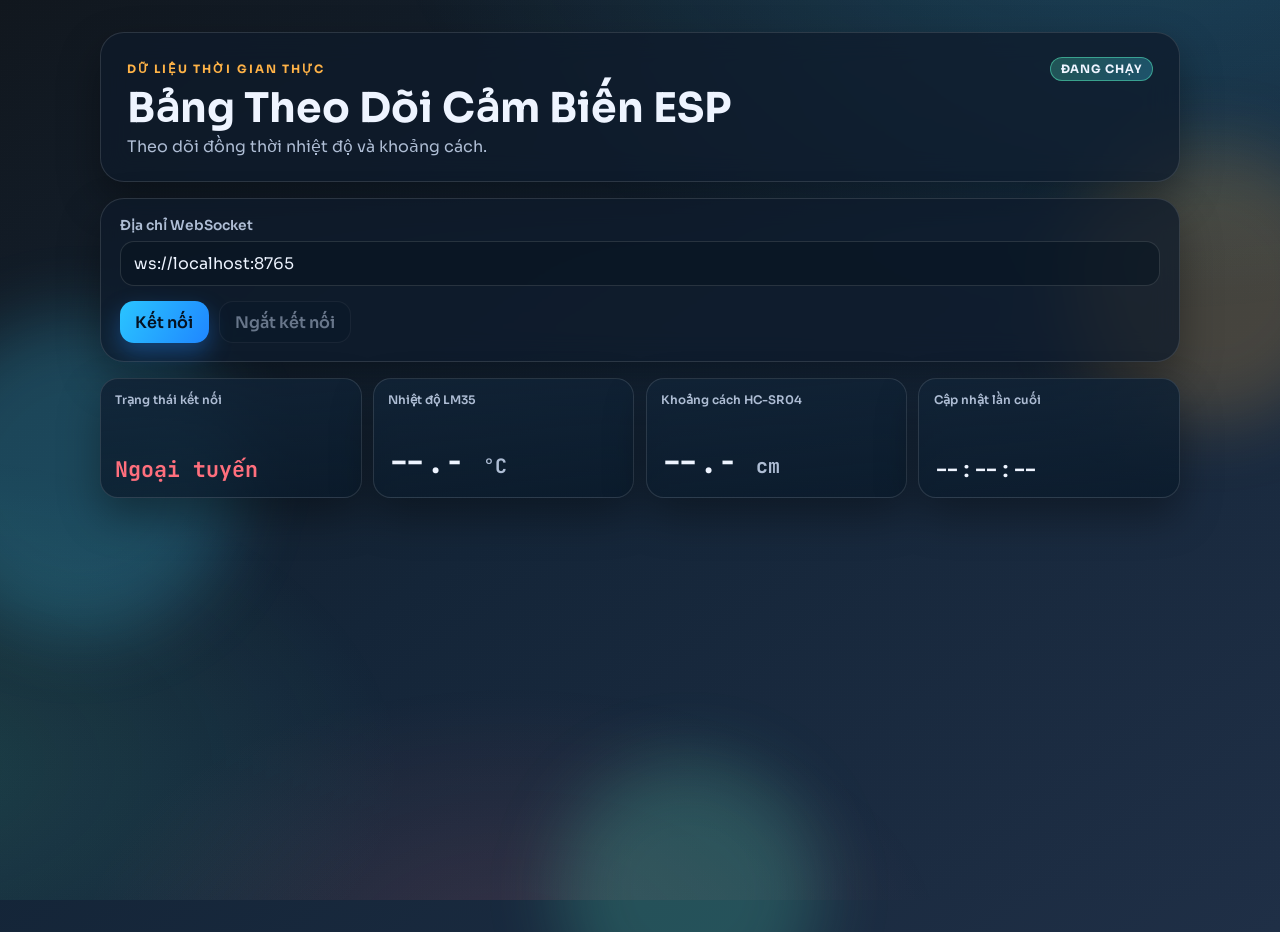
==== ESP/websocket/web_client.html @ 0423bdde "Enhance WebSocket client and server functionality with sensor data handling and UI improvements" ====
<!doctype html>
<html lang="vi">
<head>
  <meta charset="UTF-8" />
  <meta name="viewport" content="width=device-width, initial-scale=1.0" />
  <title>Bảng Theo Dõi Cảm Biến ESP</title>
  <link rel="preconnect" href="https://fonts.googleapis.com" />
  <link rel="preconnect" href="https://fonts.gstatic.com" crossorigin />
  <link href="https://fonts.googleapis.com/css2?family=Sora:wght@400;600;700;800&family=JetBrains+Mono:wght@500;700&display=swap" rel="stylesheet" />
  <link rel="stylesheet" href="./web_client.css?v=20260420-5" />
</head>
<body>
  <div class="bg-gradient"></div>
  <div class="noise"></div>
  <div class="bg-orb orb-a"></div>
  <div class="bg-orb orb-b"></div>
  <div class="bg-orb orb-c"></div>

  <main class="dashboard">
    <header class="hero card reveal">
      <div class="hero-top">
        <p class="eyebrow">DỮ LIỆU THỜI GIAN THỰC</p>
        <p class="live-chip">ĐANG CHẠY</p>
      </div>
      <h1>Bảng Theo Dõi Cảm Biến ESP</h1>
      <p class="subtitle">Theo dõi đồng thời nhiệt độ và khoảng cách.</p>
    </header>

    <section class="controls card reveal">
      <div class="field-group">
        <label for="wsUrl">Địa chỉ WebSocket</label>
        <input id="wsUrl" type="text" value="ws://localhost:8765" placeholder="ws://localhost:8765" />
      </div>

      <div class="button-row">
        <button id="connectBtn" class="btn btn-primary" type="button">Kết nối</button>
        <button id="disconnectBtn" class="btn btn-ghost" type="button" disabled>Ngắt kết nối</button>
      </div>
    </section>

    <section class="status-grid reveal">
      <article class="status-tile card tile-status">
        <p class="tile-label">Trạng thái kết nối</p>
        <p id="connectionStatus" class="tile-value status-offline">Ngoại tuyến</p>
      </article>

      <article class="status-tile card tile-temp">
        <p id="temperatureLabel" class="tile-label">Nhiệt độ LM35</p>
        <p id="temperatureValue" class="tile-value major">--.- <span class="unit">°C</span></p>
      </article>

      <article class="status-tile card tile-distance">
        <p id="distanceLabel" class="tile-label">Khoảng cách HC-SR04</p>
        <p id="distanceValue" class="tile-value major">--.- <span class="unit">cm</span></p>
      </article>

      <article class="status-tile card tile-updated">
        <p class="tile-label">Cập nhật lần cuối</p>
        <p id="updatedAt" class="tile-value">--:--:--</p>
      </article>
    </section>
  </main>

  <script src="./web_client.js?v=20260420-5"></script>
</body>
</html>
---- ESP/websocket/web_client.css ----
:root {
  --bg-ink: #11171e;
  --bg-navy: #142538;
  --bg-steel: #1f2f46;
  --ink: #eef4ff;
  --muted: #aebdd4;
  --cyan: #42d6ff;
  --mint: #56f0c0;
  --amber: #ffb347;
  --rose: #ff6f7d;
  --card: rgba(14, 26, 42, 0.74);
  --line: rgba(255, 255, 255, 0.12);
  --shadow: 0 18px 40px rgba(0, 0, 0, 0.35);
}

* {
  box-sizing: border-box;
}

body {
  margin: 0;
  min-height: 100vh;
  font-family: "Sora", sans-serif;
  color: var(--ink);
  background: linear-gradient(145deg, var(--bg-ink) 0%, var(--bg-navy) 48%, var(--bg-steel) 100%);
  position: relative;
  overflow-x: hidden;
}

.bg-gradient {
  position: fixed;
  inset: 0;
  background:
    radial-gradient(1200px 680px at 88% -12%, rgba(66, 214, 255, 0.18) 0%, transparent 62%),
    radial-gradient(840px 520px at -8% 85%, rgba(86, 240, 192, 0.14) 0%, transparent 60%),
    radial-gradient(600px 360px at 40% 105%, rgba(255, 111, 125, 0.12) 0%, transparent 72%);
  z-index: 0;
}

.noise {
  position: fixed;
  inset: 0;
  background-image: radial-gradient(rgba(255, 255, 255, 0.06) 1px, transparent 1px);
  background-size: 3px 3px;
  opacity: 0.14;
  z-index: 0;
  pointer-events: none;
}

.bg-orb {
  position: fixed;
  border-radius: 999px;
  filter: blur(34px);
  z-index: 0;
  pointer-events: none;
}

.orb-a {
  width: 320px;
  height: 320px;
  background: rgba(66, 214, 255, 0.22);
  left: -80px;
  top: 35vh;
  animation: floatA 7s ease-in-out infinite;
}

.orb-b {
  width: 280px;
  height: 280px;
  background: rgba(255, 179, 71, 0.2);
  right: -70px;
  top: 16vh;
  animation: floatB 8s ease-in-out infinite;
}

.orb-c {
  width: 260px;
  height: 260px;
  background: rgba(86, 240, 192, 0.2);
  right: 36%;
  bottom: -120px;
  animation: floatA 9s ease-in-out infinite;
}

.dashboard {
  width: min(1080px, calc(100% - 2rem));
  margin: 2rem auto 3rem;
  position: relative;
  z-index: 1;
  display: grid;
  gap: 1rem;
}

.card {
  background: var(--card);
  border: 1px solid var(--line);
  border-radius: 24px;
  box-shadow: var(--shadow);
  backdrop-filter: blur(14px);
}

.hero {
  padding: 1.5rem 1.6rem;
}

.hero-top {
  display: flex;
  align-items: center;
  justify-content: space-between;
  gap: 0.8rem;
}

.live-chip {
  margin: 0;
  padding: 0.24rem 0.6rem;
  border-radius: 999px;
  background: linear-gradient(120deg, rgba(86, 240, 192, 0.25), rgba(66, 214, 255, 0.28));
  border: 1px solid rgba(86, 240, 192, 0.5);
  font-size: 0.72rem;
  font-weight: 700;
  letter-spacing: 0.08em;
}

.eyebrow {
  margin: 0;
  letter-spacing: 0.18em;
  font-size: 0.72rem;
  font-weight: 700;
  color: var(--amber);
}

.hero h1 {
  margin: 0.35rem 0;
  font-size: clamp(1.7rem, 3.2vw, 2.8rem);
  line-height: 1.08;
}

.subtitle {
  margin: 0;
  color: var(--muted);
}

.controls {
  padding: 1.1rem 1.2rem;
}

.field-group {
  display: grid;
  gap: 0.45rem;
}

label {
  font-size: 0.86rem;
  color: var(--muted);
  font-weight: 600;
}

input {
  width: 100%;
  border: 1px solid var(--line);
  border-radius: 14px;
  padding: 0.7rem 0.8rem;
  font: inherit;
  color: var(--ink);
  background: rgba(8, 20, 32, 0.55);
}

input:focus {
  outline: 2px solid rgba(66, 214, 255, 0.25);
  border-color: var(--cyan);
}

.button-row {
  margin-top: 0.9rem;
  display: flex;
  flex-wrap: wrap;
  gap: 0.65rem;
}

.btn {
  border: none;
  border-radius: 14px;
  padding: 0.62rem 0.95rem;
  font: inherit;
  font-weight: 600;
  cursor: pointer;
  transition: transform 0.18s ease, box-shadow 0.18s ease, background 0.18s ease;
}

.btn:disabled {
  opacity: 0.45;
  cursor: not-allowed;
}

.btn:not(:disabled):hover {
  transform: translateY(-2px);
}

.btn-primary {
  background: linear-gradient(120deg, #2ac5ff 0%, #1f86ff 100%);
  color: #051221;
  box-shadow: 0 10px 22px rgba(31, 134, 255, 0.35);
}

.btn-ghost {
  background: rgba(7, 24, 40, 0.66);
  color: #d6e6ff;
  border: 1px solid var(--line);
}

.status-grid {
  display: grid;
  grid-template-columns: repeat(4, minmax(0, 1fr));
  gap: 0.7rem;
}

.status-tile {
  background: linear-gradient(175deg, rgba(17, 35, 54, 0.9), rgba(9, 25, 41, 0.76));
  border-radius: 18px;
  border: 1px solid var(--line);
  padding: 0.9rem;
  min-height: 120px;
  display: flex;
  flex-direction: column;
  justify-content: space-between;
}

.tile-label {
  margin: 0;
  color: var(--muted);
  font-size: 0.74rem;
  font-weight: 600;
}

.tile-value {
  margin: 0.18rem 0 0;
  font-size: 1.35rem;
  font-weight: 700;
  font-family: "JetBrains Mono", monospace;
}

.tile-value.major {
  font-size: clamp(1.45rem, 2.5vw, 2.1rem);
}

.unit {
  font-size: 0.62em;
  color: var(--muted);
}

.status-online {
  color: var(--mint);
  text-shadow: 0 0 14px rgba(86, 240, 192, 0.4);
}

.status-offline {
  color: var(--rose);
}

.reveal {
  opacity: 0;
  transform: translateY(14px);
  animation: reveal 0.55s ease forwards;
}

.reveal:nth-of-type(2) {
  animation-delay: 0.08s;
}

body.is-online .tile-status {
  border-color: rgba(86, 240, 192, 0.45);
  box-shadow: inset 0 0 0 1px rgba(86, 240, 192, 0.2), 0 0 24px rgba(86, 240, 192, 0.12);
}

@keyframes reveal {
  to {
    opacity: 1;
    transform: translateY(0);
  }
}

@keyframes floatA {
  0%, 100% {
    transform: translateY(0);
  }
  50% {
    transform: translateY(-14px);
  }
}

@keyframes floatB {
  0%, 100% {
    transform: translateY(0);
  }
  50% {
    transform: translateY(12px);
  }
}

@media (max-width: 760px) {
  .dashboard {
    width: calc(100% - 1rem);
    margin-top: 1rem;
  }

  .status-grid {
    grid-template-columns: repeat(2, minmax(0, 1fr));
  }

  .btn {
    width: 100%;
  }
}

@media (max-width: 460px) {
  .status-grid {
    grid-template-columns: 1fr;
  }
}
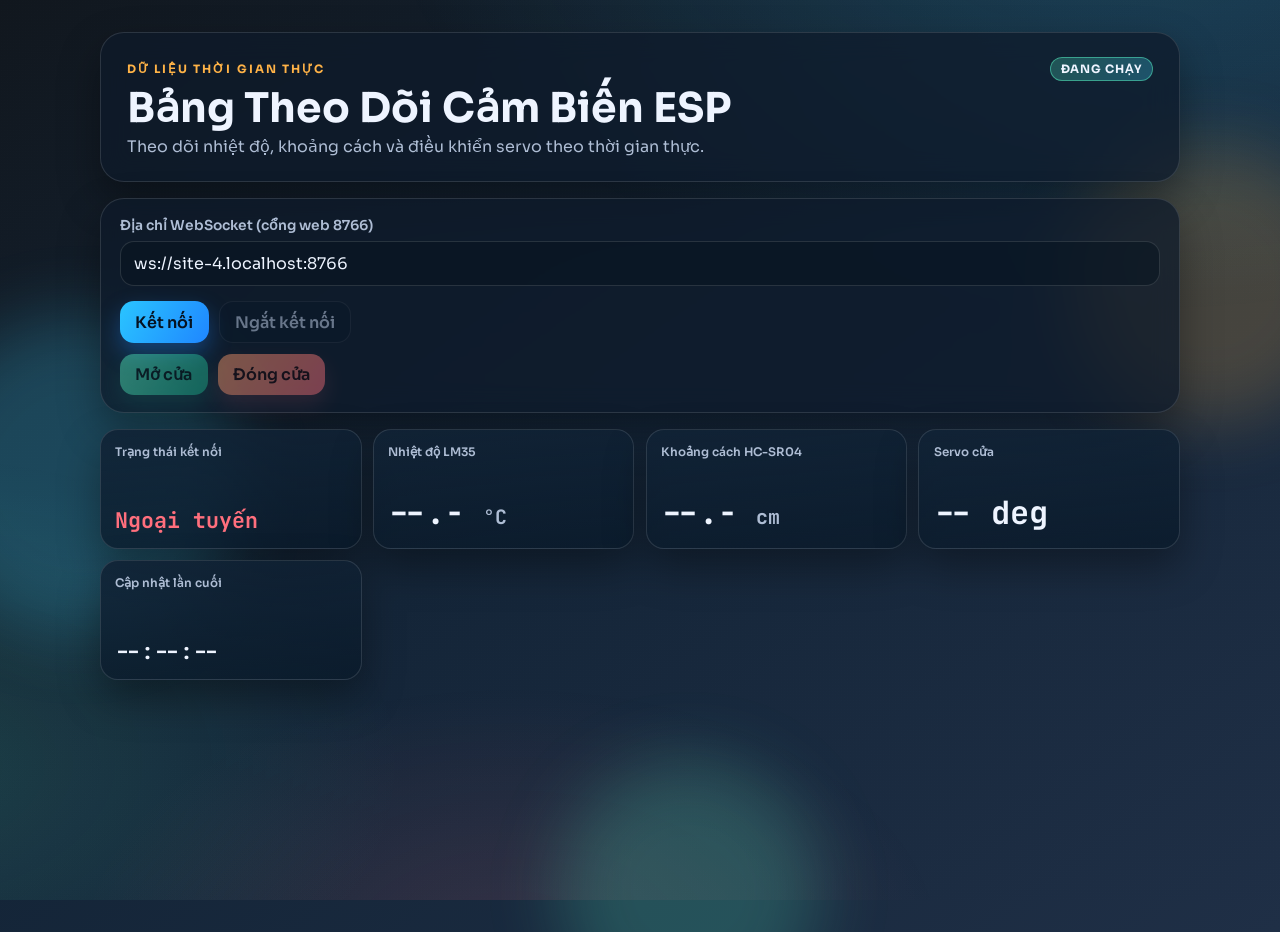
==== commit f3efdcba: "Refactor WebSocket server and client for enhanced servo control and UI updates; update README with p" ====
--- a/ESP/websocket/web_client.html
+++ b/ESP/websocket/web_client.html
@@ -23,18 +23,23 @@
         <p class="live-chip">ĐANG CHẠY</p>
       </div>
       <h1>Bảng Theo Dõi Cảm Biến ESP</h1>
-      <p class="subtitle">Theo dõi đồng thời nhiệt độ và khoảng cách.</p>
+      <p class="subtitle">Theo dõi nhiệt độ, khoảng cách và điều khiển servo theo thời gian thực.</p>
     </header>
 
     <section class="controls card reveal">
       <div class="field-group">
-        <label for="wsUrl">Địa chỉ WebSocket</label>
-        <input id="wsUrl" type="text" value="ws://localhost:8765" placeholder="ws://localhost:8765" />
+        <label for="wsUrl">Địa chỉ WebSocket (cổng web 8766)</label>
+        <input id="wsUrl" type="text" value="" placeholder="ws://<IP_MAY_PC>:8766" />
       </div>
 
       <div class="button-row">
         <button id="connectBtn" class="btn btn-primary" type="button">Kết nối</button>
         <button id="disconnectBtn" class="btn btn-ghost" type="button" disabled>Ngắt kết nối</button>
+      </div>
+
+      <div class="command-row">
+        <button id="openDoorBtn" class="btn btn-open" type="button" disabled>Mở cửa</button>
+        <button id="closeDoorBtn" class="btn btn-close" type="button" disabled>Đóng cửa</button>
       </div>
     </section>
 
@@ -54,6 +59,11 @@
         <p id="distanceValue" class="tile-value major">--.- <span class="unit">cm</span></p>
       </article>
 
+      <article class="status-tile card tile-servo">
+        <p id="servoLabel" class="tile-label">Servo cửa</p>
+        <p id="servoValue" class="tile-value major">-- <span class="unit">deg</span></p>
+      </article>
+
       <article class="status-tile card tile-updated">
         <p class="tile-label">Cập nhật lần cuối</p>
         <p id="updatedAt" class="tile-value">--:--:--</p>
--- a/ESP/websocket/web_client.css
+++ b/ESP/websocket/web_client.css
@@ -177,6 +177,13 @@
   gap: 0.65rem;
 }
 
+.command-row {
+  margin-top: 0.65rem;
+  display: flex;
+  flex-wrap: wrap;
+  gap: 0.65rem;
+}
+
 .btn {
   border: none;
   border-radius: 14px;
@@ -206,6 +213,18 @@
   background: rgba(7, 24, 40, 0.66);
   color: #d6e6ff;
   border: 1px solid var(--line);
+}
+
+.btn-open {
+  background: linear-gradient(120deg, #56f0c0 0%, #18b48d 100%);
+  color: #041512;
+  box-shadow: 0 10px 22px rgba(24, 180, 141, 0.28);
+}
+
+.btn-close {
+  background: linear-gradient(120deg, #ff9f6b 0%, #ff6f7d 100%);
+  color: #200708;
+  box-shadow: 0 10px 22px rgba(255, 111, 125, 0.25);
 }
 
 .status-grid {
@@ -310,6 +329,10 @@
   .btn {
     width: 100%;
   }
+
+  .command-row {
+    width: 100%;
+  }
 }
 
 @media (max-width: 460px) {
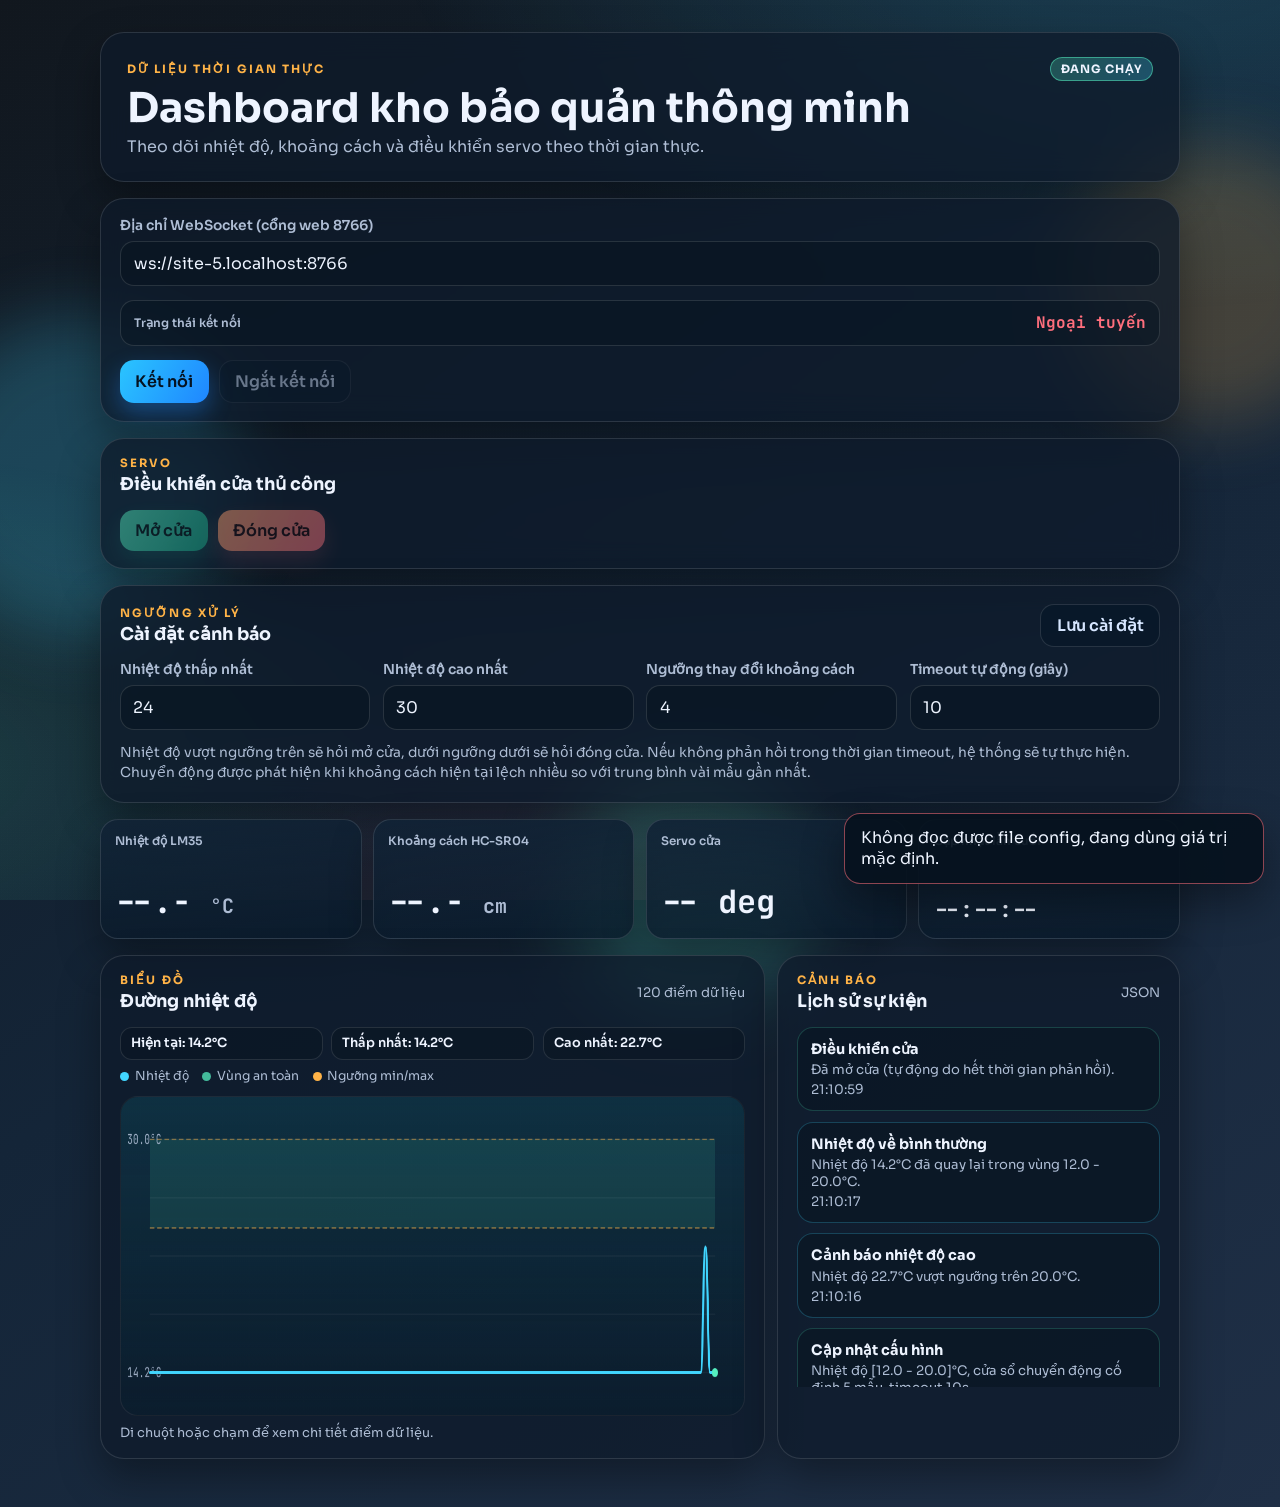
==== commit 972544fb: "Refactor code structure for improved readability and maintainability" ====
--- a/ESP/websocket/web_client.html
+++ b/ESP/websocket/web_client.html
@@ -3,7 +3,7 @@
 <head>
   <meta charset="UTF-8" />
   <meta name="viewport" content="width=device-width, initial-scale=1.0" />
-  <title>Bảng Theo Dõi Cảm Biến ESP</title>
+  <title>Dashboard kho bảo quản thông minh</title>
   <link rel="preconnect" href="https://fonts.googleapis.com" />
   <link rel="preconnect" href="https://fonts.gstatic.com" crossorigin />
   <link href="https://fonts.googleapis.com/css2?family=Sora:wght@400;600;700;800&family=JetBrains+Mono:wght@500;700&display=swap" rel="stylesheet" />
@@ -22,7 +22,7 @@
         <p class="eyebrow">DỮ LIỆU THỜI GIAN THỰC</p>
         <p class="live-chip">ĐANG CHẠY</p>
       </div>
-      <h1>Bảng Theo Dõi Cảm Biến ESP</h1>
+      <h1>Dashboard kho bảo quản thông minh</h1>
       <p class="subtitle">Theo dõi nhiệt độ, khoảng cách và điều khiển servo theo thời gian thực.</p>
     </header>
 
@@ -32,23 +32,65 @@
         <input id="wsUrl" type="text" value="" placeholder="ws://<IP_MAY_PC>:8766" />
       </div>
 
+      <div class="connection-inline">
+        <p class="tile-label">Trạng thái kết nối</p>
+        <p id="connectionStatus" class="tile-value status-offline">Ngoại tuyến</p>
+      </div>
+
       <div class="button-row">
         <button id="connectBtn" class="btn btn-primary" type="button">Kết nối</button>
         <button id="disconnectBtn" class="btn btn-ghost" type="button" disabled>Ngắt kết nối</button>
       </div>
+    </section>
 
+    <section class="servo-controls card reveal">
+      <div class="section-header">
+        <div>
+          <p class="eyebrow">SERVO</p>
+          <h2>Điều khiển cửa thủ công</h2>
+        </div>
+      </div>
       <div class="command-row">
         <button id="openDoorBtn" class="btn btn-open" type="button" disabled>Mở cửa</button>
         <button id="closeDoorBtn" class="btn btn-close" type="button" disabled>Đóng cửa</button>
       </div>
     </section>
 
+    <section class="settings card reveal">
+      <div class="section-header">
+        <div>
+          <p class="eyebrow">NGƯỠNG XỬ LÝ</p>
+          <h2>Cài đặt cảnh báo</h2>
+        </div>
+        <button id="saveSettingsBtn" class="btn btn-ghost settings-save" type="button">Lưu cài đặt</button>
+      </div>
+
+      <div class="settings-grid">
+        <div class="field-group compact">
+          <label for="tempMinInput">Nhiệt độ thấp nhất</label>
+          <input id="tempMinInput" type="number" step="0.1" value="24" />
+        </div>
+
+        <div class="field-group compact">
+          <label for="tempMaxInput">Nhiệt độ cao nhất</label>
+          <input id="tempMaxInput" type="number" step="0.1" value="30" />
+        </div>
+
+        <div class="field-group compact">
+          <label for="motionDeltaInput">Ngưỡng thay đổi khoảng cách</label>
+          <input id="motionDeltaInput" type="number" step="0.1" value="4" />
+        </div>
+
+        <div class="field-group compact">
+          <label for="decisionTimeoutInput">Timeout tự động (giây)</label>
+          <input id="decisionTimeoutInput" type="number" min="1" step="1" value="10" />
+        </div>
+      </div>
+
+      <p class="setting-hint">Nhiệt độ vượt ngưỡng trên sẽ hỏi mở cửa, dưới ngưỡng dưới sẽ hỏi đóng cửa. Nếu không phản hồi trong thời gian timeout, hệ thống sẽ tự thực hiện. Chuyển động được phát hiện khi khoảng cách hiện tại lệch nhiều so với trung bình vài mẫu gần nhất.</p>
+    </section>
+
     <section class="status-grid reveal">
-      <article class="status-tile card tile-status">
-        <p class="tile-label">Trạng thái kết nối</p>
-        <p id="connectionStatus" class="tile-value status-offline">Ngoại tuyến</p>
-      </article>
-
       <article class="status-tile card tile-temp">
         <p id="temperatureLabel" class="tile-label">Nhiệt độ LM35</p>
         <p id="temperatureValue" class="tile-value major">--.- <span class="unit">°C</span></p>
@@ -69,7 +111,56 @@
         <p id="updatedAt" class="tile-value">--:--:--</p>
       </article>
     </section>
+
+    <section class="analytics-grid reveal">
+      <article class="chart-card card">
+        <div class="section-header">
+          <div>
+            <p class="eyebrow">BIỂU ĐỒ</p>
+            <h2>Đường nhiệt độ</h2>
+          </div>
+          <p id="chartMeta" class="chart-meta">Chưa có dữ liệu</p>
+        </div>
+        <div class="chart-kpis">
+          <p id="chartCurrent" class="kpi-chip">Hiện tại: --.-°C</p>
+          <p id="chartMin" class="kpi-chip">Thấp nhất: --.-°C</p>
+          <p id="chartMax" class="kpi-chip">Cao nhất: --.-°C</p>
+        </div>
+        <div class="chart-legend">
+          <span><i class="dot line"></i>Nhiệt độ</span>
+          <span><i class="dot band"></i>Vùng an toàn</span>
+          <span><i class="dot threshold"></i>Ngưỡng min/max</span>
+        </div>
+        <canvas id="temperatureChart" width="1200" height="420" aria-label="Biểu đồ nhiệt độ" role="img"></canvas>
+        <p id="chartHoverInfo" class="chart-hover-info">Di chuột hoặc chạm để xem chi tiết điểm dữ liệu.</p>
+      </article>
+
+      <article class="alerts-card card">
+        <div class="section-header">
+          <div>
+            <p class="eyebrow">CẢNH BÁO</p>
+            <h2>Lịch sử sự kiện</h2>
+          </div>
+          <p class="chart-meta">JSON</p>
+        </div>
+        <ul id="alertList" class="alert-list"></ul>
+      </article>
+    </section>
   </main>
+
+  <div id="toast" class="toast" aria-live="polite" aria-atomic="true"></div>
+
+  <div id="decisionModal" class="modal hidden" role="dialog" aria-modal="true" aria-labelledby="decisionTitle">
+    <div class="modal-card card">
+      <p id="decisionLabel" class="eyebrow">XÁC NHẬN</p>
+      <h3 id="decisionTitle">Hành động với cửa?</h3>
+      <p id="decisionMessage" class="modal-message">Nhiệt độ vừa vượt ngưỡng cài đặt.</p>
+      <div class="modal-actions">
+        <button id="decisionNoBtn" class="btn btn-ghost" type="button">Để hệ thống tự làm</button>
+        <button id="decisionYesBtn" class="btn btn-open" type="button">Xác nhận ngay</button>
+      </div>
+    </div>
+  </div>
 
   <script src="./web_client.js?v=20260420-5"></script>
 </body>
--- a/ESP/websocket/web_client.css
+++ b/ESP/websocket/web_client.css
@@ -144,6 +144,65 @@
   padding: 1.1rem 1.2rem;
 }
 
+.servo-controls,
+.settings,
+.chart-card,
+.alerts-card {
+  padding: 1.1rem 1.2rem;
+}
+
+.connection-inline {
+  margin-top: 0.85rem;
+  padding: 0.72rem 0.82rem;
+  border-radius: 14px;
+  border: 1px solid var(--line);
+  background: rgba(8, 20, 32, 0.45);
+  display: flex;
+  align-items: center;
+  justify-content: space-between;
+  gap: 0.8rem;
+}
+
+.connection-inline .tile-value {
+  margin: 0;
+  font-size: 1rem;
+}
+
+.section-header {
+  display: flex;
+  align-items: center;
+  justify-content: space-between;
+  gap: 0.8rem;
+  margin-bottom: 0.9rem;
+}
+
+.section-header h2,
+.modal-card h3 {
+  margin: 0.2rem 0 0;
+  font-size: 1.1rem;
+}
+
+.settings-grid {
+  display: grid;
+  grid-template-columns: repeat(auto-fit, minmax(180px, 1fr));
+  gap: 0.8rem;
+}
+
+.field-group.compact input {
+  padding: 0.68rem 0.76rem;
+}
+
+.setting-hint {
+  margin: 0.8rem 0 0;
+  color: var(--muted);
+  font-size: 0.86rem;
+  line-height: 1.5;
+}
+
+.settings-save {
+  white-space: nowrap;
+}
+
 .field-group {
   display: grid;
   gap: 0.45rem;
@@ -233,6 +292,194 @@
   gap: 0.7rem;
 }
 
+.analytics-grid {
+  display: grid;
+  grid-template-columns: minmax(0, 1.65fr) minmax(300px, 1fr);
+  gap: 0.7rem;
+}
+
+.chart-card canvas {
+  width: 100%;
+  height: 320px;
+  display: block;
+  border-radius: 18px;
+  background: linear-gradient(180deg, rgba(5, 16, 28, 0.85), rgba(10, 24, 39, 0.62));
+  border: 1px solid rgba(255, 255, 255, 0.08);
+}
+
+.chart-kpis {
+  display: grid;
+  grid-template-columns: repeat(3, minmax(0, 1fr));
+  gap: 0.55rem;
+  margin-bottom: 0.55rem;
+}
+
+.kpi-chip {
+  margin: 0;
+  border-radius: 12px;
+  padding: 0.46rem 0.62rem;
+  border: 1px solid rgba(255, 255, 255, 0.11);
+  background: rgba(8, 20, 32, 0.5);
+  color: var(--ink);
+  font-size: 0.8rem;
+  font-weight: 600;
+}
+
+.chart-legend {
+  display: flex;
+  flex-wrap: wrap;
+  gap: 0.85rem;
+  margin: 0 0 0.7rem;
+  color: var(--muted);
+  font-size: 0.78rem;
+}
+
+.chart-legend span {
+  display: inline-flex;
+  align-items: center;
+  gap: 0.35rem;
+}
+
+.dot {
+  width: 9px;
+  height: 9px;
+  border-radius: 999px;
+  display: inline-block;
+}
+
+.dot.line {
+  background: #42d6ff;
+}
+
+.dot.band {
+  background: rgba(86, 240, 192, 0.75);
+}
+
+.dot.threshold {
+  background: #ffb347;
+}
+
+.chart-hover-info {
+  margin: 0.58rem 0 0;
+  color: var(--muted);
+  font-size: 0.8rem;
+}
+
+.chart-meta {
+  margin: 0;
+  color: var(--muted);
+  font-size: 0.82rem;
+}
+
+.alert-list {
+  list-style: none;
+  margin: 0;
+  padding: 0;
+  display: grid;
+  gap: 0.65rem;
+  max-height: 360px;
+  overflow: auto;
+}
+
+.alert-item {
+  display: grid;
+  gap: 0.2rem;
+  padding: 0.75rem 0.8rem;
+  border-radius: 16px;
+  background: rgba(8, 20, 32, 0.55);
+  border: 1px solid rgba(255, 255, 255, 0.08);
+}
+
+.alert-item strong {
+  font-size: 0.9rem;
+}
+
+.alert-item span {
+  color: var(--muted);
+  font-size: 0.82rem;
+}
+
+.alert-item.temp {
+  border-color: rgba(66, 214, 255, 0.24);
+}
+
+.alert-item.motion {
+  border-color: rgba(255, 179, 71, 0.26);
+}
+
+.alert-item.info {
+  border-color: rgba(86, 240, 192, 0.2);
+}
+
+.toast {
+  position: fixed;
+  right: 1rem;
+  bottom: 1rem;
+  z-index: 40;
+  min-width: 260px;
+  max-width: min(92vw, 420px);
+  padding: 0.85rem 1rem;
+  border-radius: 16px;
+  background: rgba(6, 18, 30, 0.92);
+  border: 1px solid rgba(255, 255, 255, 0.12);
+  color: var(--ink);
+  box-shadow: var(--shadow);
+  transform: translateY(20px);
+  opacity: 0;
+  pointer-events: none;
+  transition: transform 0.2s ease, opacity 0.2s ease;
+}
+
+.toast.show {
+  transform: translateY(0);
+  opacity: 1;
+}
+
+.toast.alert {
+  border-color: rgba(255, 179, 71, 0.5);
+}
+
+.toast.warning {
+  border-color: rgba(255, 111, 125, 0.55);
+}
+
+.toast.success {
+  border-color: rgba(86, 240, 192, 0.45);
+}
+
+.modal {
+  position: fixed;
+  inset: 0;
+  display: grid;
+  place-items: center;
+  padding: 1rem;
+  background: rgba(4, 10, 18, 0.65);
+  backdrop-filter: blur(6px);
+  z-index: 50;
+}
+
+.modal.hidden {
+  display: none;
+}
+
+.modal-card {
+  width: min(100%, 520px);
+  padding: 1.25rem 1.25rem 1rem;
+}
+
+.modal-message {
+  margin: 0.65rem 0 1rem;
+  color: var(--muted);
+  line-height: 1.55;
+}
+
+.modal-actions {
+  display: flex;
+  gap: 0.7rem;
+  justify-content: flex-end;
+  flex-wrap: wrap;
+}
+
 .status-tile {
   background: linear-gradient(175deg, rgba(17, 35, 54, 0.9), rgba(9, 25, 41, 0.76));
   border-radius: 18px;
@@ -286,9 +533,9 @@
   animation-delay: 0.08s;
 }
 
-body.is-online .tile-status {
+body.is-online .connection-inline {
   border-color: rgba(86, 240, 192, 0.45);
-  box-shadow: inset 0 0 0 1px rgba(86, 240, 192, 0.2), 0 0 24px rgba(86, 240, 192, 0.12);
+  box-shadow: inset 0 0 0 1px rgba(86, 240, 192, 0.2), 0 0 18px rgba(86, 240, 192, 0.08);
 }
 
 @keyframes reveal {
@@ -326,12 +573,31 @@
     grid-template-columns: repeat(2, minmax(0, 1fr));
   }
 
+  .analytics-grid,
+  .settings-grid {
+    grid-template-columns: 1fr;
+  }
+
+  .chart-kpis {
+    grid-template-columns: 1fr;
+  }
+
+  .section-header {
+    align-items: flex-start;
+    flex-direction: column;
+  }
+
   .btn {
     width: 100%;
   }
 
   .command-row {
     width: 100%;
+  }
+
+  .connection-inline {
+    align-items: flex-start;
+    flex-direction: column;
   }
 }
 
@@ -339,4 +605,10 @@
   .status-grid {
     grid-template-columns: 1fr;
   }
-}
+
+  .toast {
+    left: 0.75rem;
+    right: 0.75rem;
+    min-width: 0;
+  }
+}
